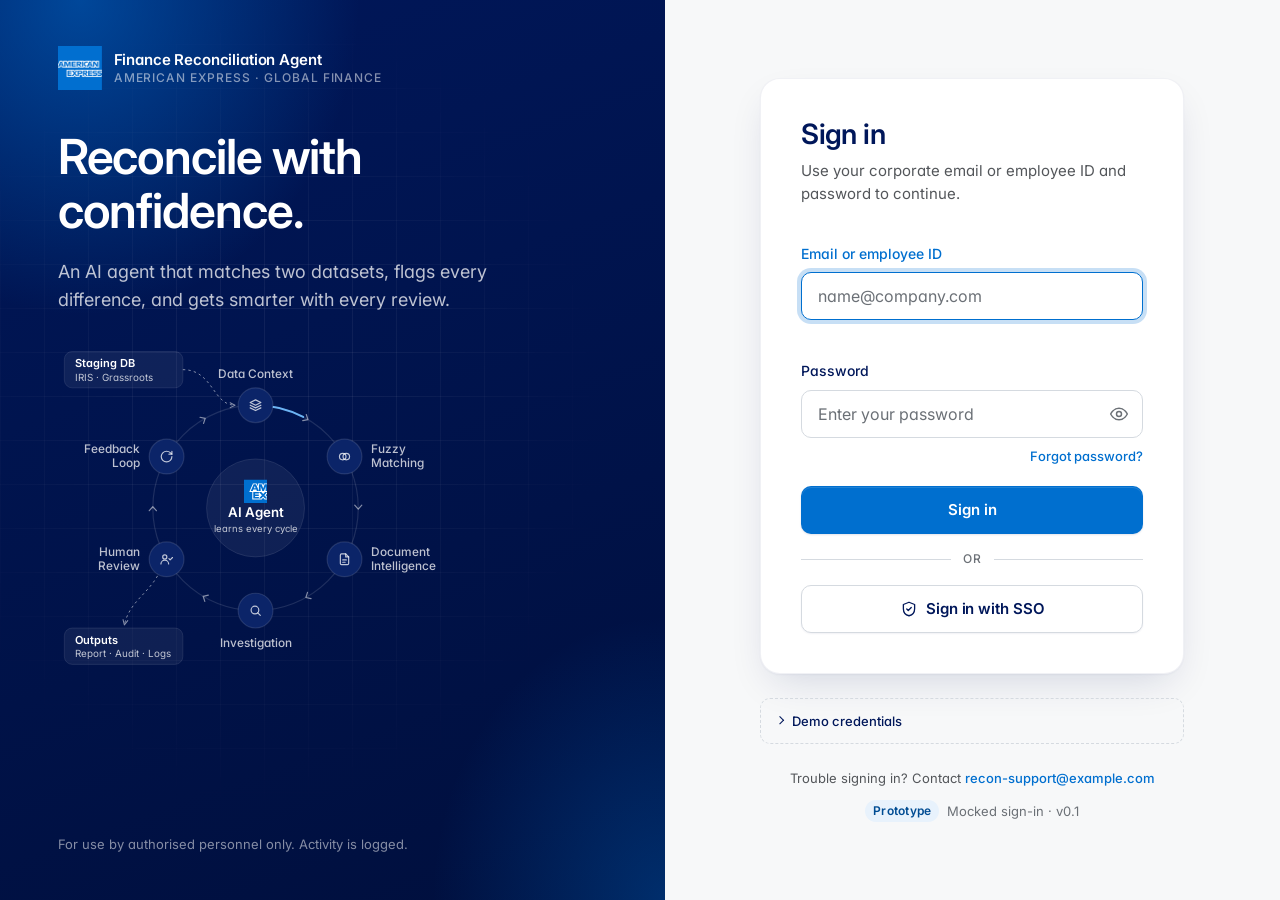
==== Agentic-Fin-Rec/ui/index.html @ dbfb2156 "Add Agentic-Fin-Rec project Co-Authored-By: Claude Sonnet 5.5 <noreply@anthropic.com>" ====
<!doctype html>
<html lang="en">
<head>
  <meta charset="utf-8">
  <meta name="viewport" content="width=device-width, initial-scale=1">
  <meta name="color-scheme" content="light">
  <meta name="description" content="Sign in to the Finance Reconciliation Agent.">
  <title>Sign in · Finance Reconciliation Agent</title>

  <link rel="icon" type="image/svg+xml" href="assets/American_Express/American_Express_Symbol_6.svg">

  <!-- Inter, with Helvetica fallback if offline -->
  <link rel="preconnect" href="https://fonts.googleapis.com">
  <link rel="preconnect" href="https://fonts.gstatic.com" crossorigin>
  <link rel="stylesheet" href="https://fonts.googleapis.com/css2?family=Inter:wght@400;500;600;700&display=swap">

  <link rel="stylesheet" href="assets/css/tokens.css">
  <link rel="stylesheet" href="assets/css/base.css">
  <link rel="stylesheet" href="assets/css/login.css">
</head>
<body class="login">

  <!-- ================================================================
       Brand panel: product pitch on desktop, compact header on tablet
       ================================================================ -->
  <aside class="brand" aria-label="About Finance Reconciliation Agent">
    <a class="brand__logo" href="index.html" aria-label="American Express Finance Reconciliation Agent, home">
      <img class="brand__mark" src="assets/American_Express/American_Express_Logo_Alternative_4.png" alt="" width="44" height="44">
      <span class="brand__name">
        Finance Reconciliation Agent
        <span class="brand__eyebrow">American Express · Global Finance</span>
      </span>
    </a>

    <div class="brand__hero">
      <h2 class="brand__headline">Reconcile with confidence.</h2>
      <p class="brand__tagline">
        An AI agent that matches two datasets, flags every difference,
        and gets smarter with every review.
      </p>

      <!-- Capability cycle: the agent's learning loop (source: Issues Summary/capabilities.md).
           Pure SVG + CSS. Each node lights in turn; hovering a node pauses and shows its details. -->
      <figure class="cycle">
        <figcaption class="visually-hidden">
          How the agent works: data from IRIS and grassroots use cases lands in a staging database,
          then moves through a continuous loop of six capabilities.
          1. Data Context: classifies transactions and enriches them with policies and reference data.
          2. Fuzzy Matching: normalises data and matches on description, reference and journal-entry date, with a confidence threshold and candidate ranking.
          3. Document Intelligence: classifies SOPs and supporting documents and extracts their data into a structured format.
          4. Investigation: analyst-like research using semantic search and LLM match scoring to rank candidates.
          5. Human Review: every AI match is approved or rejected by a reviewer, with email and Slack alerts.
          6. Feedback Loop: every decision and reason is stored and shapes future recommendations, feeding back into Data Context.
          Outputs are a reconciled report, governance and audit trail, decision logs and reject-reason logs.
        </figcaption>

        <svg class="cycle__graph" viewBox="0 0 500 420" aria-hidden="true">
          <defs>
            <marker id="cycle-arrow" viewBox="0 0 10 10" refX="8" refY="5" markerWidth="7" markerHeight="7" orient="auto-start-reverse">
              <path class="cycle__arrowhead" d="M1 1.5 8 5 1 8.5"/>
            </marker>
          </defs>

          <!-- Input / output -->
          <g class="cycle__io">
            <rect x="8" y="12" width="150" height="46" rx="10"/>
            <text x="22" y="32" class="cycle__io-title">Staging DB</text>
            <text x="22" y="49" class="cycle__io-sub">IRIS · Grassroots</text>
            <path class="cycle__flow" d="M158 35 C 196 35, 196 80, 224 80" marker-end="url(#cycle-arrow)"/>
          </g>
          <g class="cycle__io">
            <rect x="8" y="362" width="150" height="46" rx="10"/>
            <text x="22" y="382" class="cycle__io-title">Outputs</text>
            <text x="22" y="399" class="cycle__io-sub">Report · Audit · Logs</text>
            <path class="cycle__flow" d="M126 296 C 112 320, 90 330, 84 358" marker-end="url(#cycle-arrow)"/>
          </g>

          <!-- Ring, direction chevrons and the travelling highlight -->
          <circle class="cycle__ring" cx="250" cy="210" r="130"/>
          <g class="cycle__chevrons">
            <path d="M-3.5-4.5 1.5 0-3.5 4.5" transform="translate(315 97.4) rotate(30)"/>
            <path d="M-3.5-4.5 1.5 0-3.5 4.5" transform="translate(380 210) rotate(90)"/>
            <path d="M-3.5-4.5 1.5 0-3.5 4.5" transform="translate(315 322.6) rotate(150)"/>
            <path d="M-3.5-4.5 1.5 0-3.5 4.5" transform="translate(185 322.6) rotate(210)"/>
            <path d="M-3.5-4.5 1.5 0-3.5 4.5" transform="translate(120 210) rotate(270)"/>
            <path d="M-3.5-4.5 1.5 0-3.5 4.5" transform="translate(185 97.4) rotate(330)"/>
          </g>
          <circle class="cycle__comet" cx="250" cy="210" r="130" pathLength="600" transform="rotate(-90 250 210)"/>

          <!-- Hub -->
          <g class="cycle__hub">
            <circle cx="250" cy="210" r="62"/>
            <image href="assets/American_Express/American_Express_Symbol_6.svg" x="235" y="174" width="30" height="30"/>
            <text x="250" y="222" class="cycle__hub-title">AI Agent</text>
            <text x="250" y="240" class="cycle__hub-sub">learns every cycle</text>
          </g>

          <!-- Capability nodes (clockwise from top) -->
          <g class="node" data-n="0" style="--i: 0" transform="translate(250 80)">
            <circle class="node__halo" r="32"/>
            <circle class="node__dot" r="22"/>
            <g class="node__icon" transform="translate(-9 -9) scale(.75)">
              <path d="M12 3 3 7.5l9 4.5 9-4.5L12 3Z"/><path d="m3 12 9 4.5 9-4.5"/><path d="m3 16.5 9 4.5 9-4.5"/>
            </g>
            <text class="node__label" text-anchor="middle" y="-34">Data Context</text>
          </g>

          <g class="node" data-n="1" style="--i: 1" transform="translate(362.6 145)">
            <circle class="node__halo" r="32"/>
            <circle class="node__dot" r="22"/>
            <g class="node__icon" transform="translate(-9 -9) scale(.75)">
              <circle cx="9" cy="12" r="5.5"/><circle cx="15" cy="12" r="5.5"/>
            </g>
            <text class="node__label" x="34" y="-4">Fuzzy<tspan x="34" dy="17">Matching</tspan></text>
          </g>

          <g class="node" data-n="2" style="--i: 2" transform="translate(362.6 275)">
            <circle class="node__halo" r="32"/>
            <circle class="node__dot" r="22"/>
            <g class="node__icon" transform="translate(-9 -9) scale(.75)">
              <path d="M14 3H7a2 2 0 0 0-2 2v14a2 2 0 0 0 2 2h10a2 2 0 0 0 2-2V8l-5-5Z"/><path d="M14 3v5h5"/><path d="M9 13h6"/><path d="M9 17h4"/>
            </g>
            <text class="node__label" x="34" y="-4">Document<tspan x="34" dy="17">Intelligence</tspan></text>
          </g>

          <g class="node" data-n="3" style="--i: 3" transform="translate(250 340)">
            <circle class="node__halo" r="32"/>
            <circle class="node__dot" r="22"/>
            <g class="node__icon" transform="translate(-9 -9) scale(.75)">
              <circle cx="11" cy="11" r="6.5"/><path d="m20 20-4.2-4.2"/>
            </g>
            <text class="node__label" text-anchor="middle" y="46">Investigation</text>
          </g>

          <g class="node" data-n="4" style="--i: 4" transform="translate(137.4 275)">
            <circle class="node__halo" r="32"/>
            <circle class="node__dot" r="22"/>
            <g class="node__icon" transform="translate(-9 -9) scale(.75)">
              <circle cx="9" cy="8" r="3.5"/><path d="M2.5 20a6.5 6.5 0 0 1 13 0"/><path d="m16 11 2 2 4-4"/>
            </g>
            <text class="node__label" text-anchor="end" x="-34" y="-4">Human<tspan x="-34" dy="17">Review</tspan></text>
          </g>

          <g class="node" data-n="5" style="--i: 5" transform="translate(137.4 145)">
            <circle class="node__halo" r="32"/>
            <circle class="node__dot" r="22"/>
            <g class="node__icon" transform="translate(-9 -9) scale(.75)">
              <path d="M21 12a9 9 0 1 1-9-9c2.5 0 4.9 1 6.7 2.7L21 8"/><path d="M21 3v5h-5"/>
            </g>
            <text class="node__label" text-anchor="end" x="-34" y="-4">Feedback<tspan x="-34" dy="17">Loop</tspan></text>
          </g>
        </svg>

        <!-- Details for the active capability; all share one grid cell so height never changes -->
        <div class="cycle__details" aria-hidden="true">
          <div class="cycle__detail cycle__detail--intro">
            <p class="cycle__step">6 capabilities · 1 learning loop</p>
            <p class="cycle__title">How the agent works</p>
            <p class="cycle__text">Hover a capability to see what it does.</p>
          </div>
          <div class="cycle__detail" data-n="0" style="--i: 0">
            <p class="cycle__step">01 / 06 · Processing</p>
            <p class="cycle__title">Data Context</p>
            <p class="cycle__text">Defines the business context for every transaction.</p>
            <p class="cycle__parts">Data classification · Context enrichment</p>
          </div>
          <div class="cycle__detail" data-n="1" style="--i: 1">
            <p class="cycle__step">02 / 06 · Processing</p>
            <p class="cycle__title">Fuzzy Matching</p>
            <p class="cycle__text">Multi-parameter matching on description, reference and JE date.</p>
            <p class="cycle__parts">Normalisation · Confidence threshold · Candidate ranking</p>
          </div>
          <div class="cycle__detail" data-n="2" style="--i: 2">
            <p class="cycle__step">03 / 06 · Processing</p>
            <p class="cycle__title">Document Intelligence</p>
            <p class="cycle__text">Turns SOPs and supporting documents into structured data.</p>
            <p class="cycle__parts">Document classification · Extraction &amp; normalisation</p>
          </div>
          <div class="cycle__detail" data-n="3" style="--i: 3">
            <p class="cycle__step">04 / 06 · Processing</p>
            <p class="cycle__title">Investigation</p>
            <p class="cycle__text">Analyst-like research into gaps and candidate matches.</p>
            <p class="cycle__parts">Semantic search (RAG) · LLM match scoring · Candidate ranking</p>
          </div>
          <div class="cycle__detail" data-n="4" style="--i: 4">
            <p class="cycle__step">05 / 06 · Human in the loop</p>
            <p class="cycle__title">Human Review</p>
            <p class="cycle__text">Every AI match is approved or rejected by a reviewer.</p>
            <p class="cycle__parts">Approve / reject · Email &amp; Slack alerts</p>
          </div>
          <div class="cycle__detail" data-n="5" style="--i: 5">
            <p class="cycle__step">06 / 06 · Human in the loop</p>
            <p class="cycle__title">Feedback Loop</p>
            <p class="cycle__text">Every decision and reason is stored to shape the next recommendation.</p>
            <p class="cycle__parts">Match patterns · Reject reasons · Smarter suggestions</p>
          </div>
        </div>
      </figure>
    </div>

    <p class="brand__legal">For use by authorised personnel only. Activity is logged.</p>
  </aside>

  <!-- ================================================================
       Sign-in
       ================================================================ -->
  <main class="auth" id="main">
    <div class="auth__inner">

      <section class="card auth-card" aria-labelledby="signin-title">
        <header class="auth-card__header">
          <h1 id="signin-title" class="auth-card__title">Sign in</h1>

          <!-- Lede and error alert share one grid cell, so swapping them never shifts layout -->
          <div class="auth-card__status">
            <p class="auth-card__lede" id="signin-lede">
              Use your corporate email or employee ID and password to continue.
            </p>
            <div class="alert alert--error auth-card__alert" id="form-alert" role="alert" aria-atomic="true">
              <svg viewBox="0 0 20 20" fill="currentColor" aria-hidden="true">
                <path fill-rule="evenodd" d="M10 18a8 8 0 1 0 0-16 8 8 0 0 0 0 16Zm0-12.25a.75.75 0 0 1 .75.75v4a.75.75 0 0 1-1.5 0v-4a.75.75 0 0 1 .75-.75ZM10 15a1 1 0 1 0 0-2 1 1 0 0 0 0 2Z" clip-rule="evenodd"/>
              </svg>
              <span id="form-alert-text"></span>
            </div>
          </div>
        </header>

        <noscript>
          <p class="alert alert--error">JavaScript is required to sign in. Please enable it and reload the page.</p>
        </noscript>

        <form class="auth-form" id="signin-form" novalidate>
          <fieldset class="auth-form__fields" id="signin-fields">
            <legend class="visually-hidden">Sign-in credentials</legend>

            <div class="field">
              <label class="field__label" for="identifier">Email or employee ID</label>
              <input
                class="input"
                id="identifier"
                name="identifier"
                type="text"
                inputmode="email"
                autocomplete="username"
                autocapitalize="none"
                autocorrect="off"
                spellcheck="false"
                placeholder="name@company.com"
                aria-describedby="identifier-msg"
                aria-invalid="false"
                required
                autofocus>
              <p class="field__message" id="identifier-msg"></p>
            </div>

            <div class="field">
              <label class="field__label" for="password">Password</label>
              <div class="input-group">
                <input
                  class="input"
                  id="password"
                  name="password"
                  type="password"
                  autocomplete="current-password"
                  placeholder="Enter your password"
                  aria-describedby="password-msg"
                  aria-invalid="false"
                  required>
                <button
                  class="input-action"
                  id="toggle-password"
                  type="button"
                  aria-controls="password"
                  aria-pressed="false"
                  aria-label="Show password">
                  <svg class="icon-eye" viewBox="0 0 24 24" fill="none" stroke="currentColor" stroke-width="1.75" stroke-linecap="round" stroke-linejoin="round" aria-hidden="true">
                    <path d="M2 12s3.6-7 10-7 10 7 10 7-3.6 7-10 7S2 12 2 12Z"/>
                    <circle cx="12" cy="12" r="3"/>
                  </svg>
                  <svg class="icon-eye-off" viewBox="0 0 24 24" fill="none" stroke="currentColor" stroke-width="1.75" stroke-linecap="round" stroke-linejoin="round" aria-hidden="true">
                    <path d="M10.6 5.1A10.4 10.4 0 0 1 12 5c6.4 0 10 7 10 7a17.6 17.6 0 0 1-2.9 3.9M6.6 6.6C3.7 8.4 2 12 2 12s3.6 7 10 7a9.7 9.7 0 0 0 5.4-1.6"/>
                    <path d="M9.9 9.9a3 3 0 0 0 4.2 4.2"/>
                    <path d="m3 3 18 18"/>
                  </svg>
                </button>
              </div>
              <div class="field__row">
                <p class="field__message" id="password-msg"></p>
                <button class="link field__aside" type="button" popovertarget="forgot-help">Forgot password?</button>
              </div>
            </div>
          </fieldset>

          <div class="auth-form__actions">
            <button class="btn btn--primary btn--block" id="signin-submit" type="submit">
              <span class="btn__spinner" aria-hidden="true"></span>
              <svg class="btn__check" viewBox="0 0 20 20" fill="none" stroke="currentColor" stroke-width="2.25" stroke-linecap="round" stroke-linejoin="round" aria-hidden="true">
                <path d="m4.5 10.5 3.5 3.5 7.5-8"/>
              </svg>
              <span class="btn__label">Sign in</span>
            </button>

            <div class="divider" role="separator"><span>or</span></div>

            <button class="btn btn--secondary btn--block" id="sso-submit" type="button">
              <svg class="btn__icon" viewBox="0 0 24 24" fill="none" stroke="currentColor" stroke-width="1.75" stroke-linecap="round" stroke-linejoin="round" aria-hidden="true">
                <path d="M12 3 4.5 6v5.5c0 4.6 3.2 8.4 7.5 9.5 4.3-1.1 7.5-4.9 7.5-9.5V6L12 3Z"/>
                <path d="m9 12 2 2 4-4"/>
              </svg>
              <span class="btn__spinner" aria-hidden="true"></span>
              <svg class="btn__check" viewBox="0 0 20 20" fill="none" stroke="currentColor" stroke-width="2.25" stroke-linecap="round" stroke-linejoin="round" aria-hidden="true">
                <path d="m4.5 10.5 3.5 3.5 7.5-8"/>
              </svg>
              <span class="btn__label">Sign in with SSO</span>
            </button>
          </div>
        </form>

        <!-- Announces loading / success to screen readers -->
        <p class="visually-hidden" id="sr-status" role="status" aria-live="polite"></p>
      </section>

      <details class="demo-hint">
        <summary>Demo credentials</summary>
        <p>
          Use any valid email or employee ID with the password <code>Recon@2026</code>.
          An account's first sign-in goes to onboarding; later sign-ins go straight to the dashboard.
        </p>
      </details>

      <footer class="auth-footer">
        <p>
          Trouble signing in? Contact
          <a class="link" href="mailto:recon-support@example.com">recon-support@example.com</a>
        </p>
        <p class="auth-footer__meta">
          <span class="badge">Prototype</span>
          <span>Mocked sign-in · v0.1</span>
        </p>
      </footer>

    </div>
  </main>

  <!-- ================================================================
       Forgot-password help: native popover, no script needed
       ================================================================ -->
  <div class="sheet" id="forgot-help" popover aria-labelledby="forgot-title">
    <div class="sheet__icon" aria-hidden="true">
      <svg viewBox="0 0 24 24" fill="none" stroke="currentColor" stroke-width="1.75" stroke-linecap="round" stroke-linejoin="round">
        <rect x="4" y="10" width="16" height="11" rx="2.5"/>
        <path d="M8 10V7a4 4 0 0 1 8 0v3"/>
        <circle cx="12" cy="15.5" r="1.25" fill="currentColor"/>
      </svg>
    </div>
    <h2 class="sheet__title" id="forgot-title">Reset your password</h2>
    <p class="sheet__body">
      Passwords are managed by your corporate identity provider. Use the
      self-service reset portal, or contact Reconciliation Support and
      we'll help you get back in.
    </p>
    <div class="sheet__actions">
      <a class="btn btn--secondary" href="mailto:recon-support@example.com?subject=Password%20reset%20request">Email support</a>
      <button class="btn btn--primary" type="button" popovertarget="forgot-help" popovertargetaction="hide">Got it</button>
    </div>
  </div>

  <script src="assets/js/auth.js"></script>
  <script src="assets/js/login.js"></script>
</body>
</html>
---- Agentic-Fin-Rec/ui/assets/css/tokens.css ----
/* ==========================================================================
   Design tokens: Finance Reconciliation Agent
   --------------------------------------------------------------------------
   Single source of truth for colour, type, spacing, radius, shadow and
   motion. Screens reference these variables only; raw hex values belong
   in this file and nowhere else (Issue 4 acceptance criterion).

   Palette is Amex-aligned for an internal tool, not an official brand spec.
   ========================================================================== */

:root {
  /* ---- Brand ------------------------------------------------------------ */
  --color-primary:          #006FCF;  /* buttons, links, active states   */
  --color-primary-hover:    #005BB0;
  --color-primary-active:   #004C93;
  --color-primary-soft:     #E8F2FC;  /* tinted backgrounds              */
  --color-primary-glow:     rgba(0, 111, 207, 0.55);
  --color-primary-glow-soft: rgba(0, 111, 207, 0.32);
  --color-navy:             #00175A;  /* headings, sidebar, dark surfaces */
  --color-navy-deep:        #000F3D;
  --color-navy-raised:      #0B2468;  /* nodes / raised shapes on navy  */
  --color-primary-on-dark:  #6CB4F5;  /* primary accent on navy: 7.4:1  */

  /* ---- Neutrals --------------------------------------------------------- */
  --color-slate:            #53565A;  /* secondary text                   */
  --color-bg:               #F7F8F9;  /* page background                  */
  --color-surface:          #FFFFFF;  /* cards, inputs                    */
  --color-surface-muted:    #F1F3F5;  /* disabled inputs, wells           */
  --color-border:           #D5DAE0;
  --color-border-strong:    #8A9099;
  --color-hairline:         rgba(0, 23, 90, 0.06);
  --color-text:             #12161C;
  --color-text-muted:       var(--color-slate);
  --color-text-subtle:      #6B7076;  /* placeholders: 5:1 on white      */

  /* ---- On dark surfaces (navy) ----------------------------------------- */
  --color-on-dark:          #FFFFFF;
  --color-on-dark-muted:    rgba(255, 255, 255, 0.74);
  --color-on-dark-subtle:   rgba(255, 255, 255, 0.52);
  --color-on-dark-line:     rgba(255, 255, 255, 0.12);
  --color-on-dark-glass:    rgba(255, 255, 255, 0.06);
  --color-on-dark-grid:     rgba(255, 255, 255, 0.06);

  /* ---- Status ----------------------------------------------------------- */
  --color-success:          #2E7D32;  /* matched, completed */
  --color-success-soft:     #EAF4EA;
  --color-success-on-dark:  #8FD694;
  --color-warning:          #B26A00;  /* needs review       */
  --color-warning-soft:     #FFF4E0;
  --color-warning-on-dark:  #FFC567;
  --color-error:            #C62828;  /* failed, unmatched  */
  --color-error-soft:       #FDECEC;
  --color-error-line:       rgba(198, 40, 40, 0.24);
  --color-error-on-dark:    #FF9A9A;

  /* Caution (yellow): "Not sure" review verdict. Dark ink keeps AA contrast. */
  --color-caution:          #F2B600;
  --color-caution-soft:     #FFF7D9;
  --color-caution-ink:      #5C4300;
  --color-caution-line:     rgba(194, 146, 0, 0.45);
  --color-success-line:     rgba(46, 125, 50, 0.35);

  /* ---- Focus ------------------------------------------------------------ */
  --focus-ring:             0 0 0 4px rgba(0, 111, 207, 0.22);
  --focus-ring-error:       0 0 0 4px rgba(198, 40, 40, 0.18);
  --focus-outline:          2px solid var(--color-primary);

  /* ---- Typography ------------------------------------------------------- */
  --font-sans: "Inter", "Helvetica Neue", Helvetica, Arial, system-ui, sans-serif;
  --font-mono: ui-monospace, "SF Mono", Menlo, Consolas, monospace;

  --text-2xs:     0.75rem;    /* 12px */
  --text-xs:      0.8125rem;  /* 13px */
  --text-sm:      0.875rem;   /* 14px */
  --text-md:      0.9375rem;  /* 15px */
  --text-base:    1rem;       /* 16px */
  --text-lg:      1.125rem;   /* 18px */
  --text-xl:      1.5rem;     /* 24px */
  --text-2xl:     1.75rem;    /* 28px */
  --text-display: clamp(2rem, 1.1rem + 2.4vw, 3.25rem);
  --text-display-sm: 2.25rem; /* display on laptop-height screens */

  --weight-regular:  400;
  --weight-medium:   500;
  --weight-semibold: 600;
  --weight-bold:     700;

  --leading-tight:  1.12;
  --leading-snug:   1.35;
  --leading-normal: 1.55;

  --tracking-tight: -0.022em;
  --tracking-wide:  0.08em;

  /* ---- Spacing (4px base) ----------------------------------------------- */
  --space-1:  0.25rem;
  --space-2:  0.5rem;
  --space-3:  0.75rem;
  --space-4:  1rem;
  --space-5:  1.25rem;
  --space-6:  1.5rem;
  --space-8:  2rem;
  --space-10: 2.5rem;
  --space-12: 3rem;
  --space-16: 4rem;

  /* ---- Shape ------------------------------------------------------------ */
  --radius-sm:   6px;
  --radius-md:   10px;
  --radius-lg:   16px;
  --radius-xl:   20px;
  --radius-pill: 999px;

  --control-height: 3rem;

  /* ---- Elevation -------------------------------------------------------- */
  --shadow-sm:   0 1px 2px rgba(0, 23, 90, 0.06);
  --shadow-card: 0 1px 2px rgba(0, 23, 90, 0.04),
                 0 16px 40px -12px rgba(0, 23, 90, 0.16);
  --shadow-lg:   0 2px 4px rgba(0, 23, 90, 0.06),
                 0 32px 64px -16px rgba(0, 23, 90, 0.28);
  --shadow-btn:  0 1px 2px rgba(0, 23, 90, 0.12),
                 inset 0 1px 0 rgba(255, 255, 255, 0.12);

  --shadow-glass: 0 24px 48px -24px rgba(0, 0, 0, 0.5);

  --backdrop:    rgba(0, 15, 61, 0.48);

  /* ---- Motion ----------------------------------------------------------- */
  --ease-out:      cubic-bezier(0.2, 0.8, 0.2, 1);
  --ease-in-out:   cubic-bezier(0.65, 0, 0.35, 1);
  --duration-fast: 120ms;
  --duration:      200ms;
  --duration-slow: 420ms;
}

@media (prefers-reduced-motion: reduce) {
  :root {
    --duration-fast: 0ms;
    --duration:      0ms;
    --duration-slow: 0ms;
  }
}
---- Agentic-Fin-Rec/ui/assets/css/base.css ----
/* ==========================================================================
   Base: reset, typography and shared components
   --------------------------------------------------------------------------
   Components here (button, input, field, alert, badge, link, spinner) are
   the first slice of the Issue 4 design system and are reused by every
   screen. Depends on tokens.css.
   ========================================================================== */

/* ---- Reset -------------------------------------------------------------- */
*,
*::before,
*::after {
  box-sizing: border-box;
}

* {
  margin: 0;
}

html {
  -webkit-text-size-adjust: 100%;
  text-size-adjust: 100%;
}

body {
  min-height: 100vh;
  min-height: 100dvh;
  font-family: var(--font-sans);
  font-size: var(--text-base);
  line-height: var(--leading-normal);
  color: var(--color-text);
  background: var(--color-bg);
  -webkit-font-smoothing: antialiased;
  -moz-osx-font-smoothing: grayscale;
  font-feature-settings: "cv11", "ss01"; /* Inter: single-storey a, open digits */
}

img,
svg {
  display: block;
  max-width: 100%;
}

input,
button,
select,
textarea {
  font: inherit;
  color: inherit;
}

button {
  cursor: pointer;
}

fieldset {
  min-width: 0;
  padding: 0;
  border: 0;
}

h1,
h2,
h3 {
  color: var(--color-navy);
  line-height: var(--leading-tight);
  letter-spacing: var(--tracking-tight);
  text-wrap: balance;
}

p {
  text-wrap: pretty;
}

code {
  font-family: var(--font-mono);
  font-size: 0.92em;
  padding: 0.1em 0.35em;
  border-radius: var(--radius-sm);
  background: var(--color-surface-muted);
  color: var(--color-navy);
}

:focus-visible {
  outline: var(--focus-outline);
  outline-offset: 2px;
}

::selection {
  background: var(--color-primary-soft);
  color: var(--color-navy);
}

.visually-hidden {
  position: absolute !important;
  width: 1px;
  height: 1px;
  padding: 0;
  margin: -1px;
  overflow: hidden;
  clip: rect(0 0 0 0);
  white-space: nowrap;
  border: 0;
}

/* ---- Link --------------------------------------------------------------- */
.link {
  padding: 0;
  border: 0;
  background: none;
  font-size: inherit;
  font-weight: var(--weight-medium);
  color: var(--color-primary);
  text-decoration: underline;
  text-decoration-color: transparent;
  text-underline-offset: 0.2em;
  transition: color var(--duration) var(--ease-out),
              text-decoration-color var(--duration) var(--ease-out);
}

.link:hover {
  color: var(--color-primary-hover);
  text-decoration-color: currentColor;
}

.link:focus-visible {
  border-radius: 2px;
}

.link:disabled {
  color: var(--color-text-subtle);
  cursor: not-allowed;
}

/* ---- Button ------------------------------------------------------------- */
.btn {
  position: relative;
  display: inline-flex;
  align-items: center;
  justify-content: center;
  gap: var(--space-2);
  min-height: var(--control-height);
  padding: 0 var(--space-5);
  border: 1px solid transparent;
  border-radius: var(--radius-md);
  font-size: var(--text-md);
  font-weight: var(--weight-semibold);
  line-height: 1;
  letter-spacing: -0.005em;
  text-decoration: none;
  white-space: nowrap;
  user-select: none;
  transition: background-color var(--duration) var(--ease-out),
              border-color var(--duration) var(--ease-out),
              color var(--duration) var(--ease-out),
              box-shadow var(--duration) var(--ease-out),
              transform var(--duration-fast) var(--ease-out);
}

.btn:active:not(:disabled) {
  transform: translateY(1px);
}

.btn:disabled:not([aria-busy="true"]):not([data-state="success"]) {
  opacity: 0.55;
  cursor: not-allowed;
}

.btn[aria-busy="true"] {
  cursor: progress;
}

.btn--block {
  width: 100%;
}

.btn svg {
  flex: none;
  width: 1.125rem;
  height: 1.125rem;
}

/* Primary */
.btn--primary {
  background: var(--color-primary);
  color: var(--color-on-dark);
  box-shadow: var(--shadow-btn);
}

.btn--primary:hover:not(:disabled) {
  background: var(--color-primary-hover);
}

.btn--primary:active:not(:disabled),
.btn--primary[aria-busy="true"] {
  background: var(--color-primary-active);
}

/* Secondary */
.btn--secondary {
  background: var(--color-surface);
  border-color: var(--color-border);
  color: var(--color-navy);
  box-shadow: var(--shadow-sm);
}

.btn--secondary:hover:not(:disabled) {
  border-color: var(--color-border-strong);
  background: var(--color-bg);
}

.btn--secondary[aria-busy="true"] {
  background: var(--color-bg);
}

/* Ghost */
.btn--ghost {
  background: transparent;
  color: var(--color-primary);
}

.btn--ghost:hover:not(:disabled) {
  background: var(--color-primary-soft);
}

/* Success (set by script after an action completes) */
.btn[data-state="success"] {
  background: var(--color-success);
  border-color: var(--color-success);
  color: var(--color-on-dark);
}

/* Button internals: spinner and check swap in by state */
.btn__spinner,
.btn__check {
  display: none;
}

.btn[aria-busy="true"] .btn__spinner,
.btn[data-state="success"] .btn__check {
  display: block;
}

.btn[aria-busy="true"] .btn__icon,
.btn[data-state="success"] .btn__icon {
  display: none;
}

.btn[data-state="success"] .btn__check {
  animation: pop var(--duration-slow) var(--ease-out);
}

/* ---- Spinner ------------------------------------------------------------ */
.spinner,
.btn__spinner {
  flex: none;
  width: 1.125rem;
  height: 1.125rem;
  border: 2px solid currentColor;
  border-right-color: transparent;
  border-radius: 50%;
  animation: spin 0.7s linear infinite;
}

@media (prefers-reduced-motion: reduce) {
  .spinner,
  .btn__spinner {
    animation-duration: 1.6s;
  }
}

/* ---- Field + Input ------------------------------------------------------ */
.field {
  display: grid;
  gap: var(--space-2);
}

.field__label {
  font-size: var(--text-sm);
  font-weight: var(--weight-medium);
  color: var(--color-navy);
  transition: color var(--duration) var(--ease-out);
}

.field:has(.input:focus) .field__label {
  color: var(--color-primary);
}

.input {
  width: 100%;
  height: var(--control-height);
  padding: 0 var(--space-4);
  border: 1px solid var(--color-border);
  border-radius: var(--radius-md);
  background: var(--color-surface);
  font-size: var(--text-base); /* 16px keeps iOS from zooming on focus */
  color: var(--color-text);
  transition: border-color var(--duration) var(--ease-out),
              box-shadow var(--duration) var(--ease-out),
              background-color var(--duration) var(--ease-out);
}

.input::placeholder {
  color: var(--color-text-subtle);
  opacity: 1;
}

.input:hover:not(:disabled):not(:focus) {
  border-color: var(--color-border-strong);
}

.input:focus {
  outline: none;
  border-color: var(--color-primary);
  box-shadow: var(--focus-ring);
}

.input:disabled {
  background: var(--color-surface-muted);
  color: var(--color-text-muted);
  cursor: not-allowed;
}

.input[aria-invalid="true"] {
  border-color: var(--color-error);
}

.input[aria-invalid="true"]:focus {
  box-shadow: var(--focus-ring-error);
}

.field:has(.input[aria-invalid="true"]) .field__label {
  color: var(--color-error);
}

/* Hide the native reveal / clear icons; we ship our own toggle */
.input::-ms-reveal,
.input::-ms-clear {
  display: none;
}

/* Input with a trailing icon button (e.g. show/hide password) */
.input-group {
  position: relative;
}

.input-group .input {
  padding-right: 3.25rem;
}

.input-action {
  position: absolute;
  top: 50%;
  right: var(--space-1);
  display: grid;
  place-items: center;
  width: 2.5rem;
  height: 2.5rem;
  border: 0;
  border-radius: var(--radius-sm);
  background: transparent;
  color: var(--color-text-subtle);
  translate: 0 -50%;
  transition: color var(--duration) var(--ease-out),
              background-color var(--duration) var(--ease-out);
}

.input-action:hover:not(:disabled) {
  color: var(--color-navy);
  background: var(--color-surface-muted);
}

.input-action:focus-visible {
  outline-offset: -2px;
}

.input-action:disabled {
  cursor: not-allowed;
}

.input-action svg {
  width: 1.25rem;
  height: 1.25rem;
}

/* Message line: space is always reserved so errors never shift layout */
.field__message {
  display: flex;
  align-items: flex-start;
  gap: var(--space-1);
  min-height: 1.25rem;
  font-size: var(--text-xs);
  line-height: 1.25rem;
  color: var(--color-text-muted);
}

.field__message:empty::before {
  content: none;
}

.field.is-invalid .field__message {
  color: var(--color-error);
}

.field.has-warning .field__message {
  color: var(--color-warning);
}

.field.is-invalid .field__message::before,
.field.has-warning .field__message::before {
  content: "";
  flex: none;
  width: 0.875rem;
  height: 0.875rem;
  margin-top: 0.1875rem;
  background: currentColor;
  -webkit-mask: var(--icon-alert) center / contain no-repeat;
  mask: var(--icon-alert) center / contain no-repeat;
}

:root {
  --icon-alert: url("data:image/svg+xml,%3Csvg xmlns='http://www.w3.org/2000/svg' viewBox='0 0 16 16'%3E%3Cpath d='M8 0a8 8 0 1 1 0 16A8 8 0 0 1 8 0Zm0 10.5a1 1 0 1 0 0 2 1 1 0 0 0 0-2ZM8 3.5a1 1 0 0 0-1 1v4a1 1 0 0 0 2 0v-4a1 1 0 0 0-1-1Z'/%3E%3C/svg%3E");
}

/* ---- Alert -------------------------------------------------------------- */
.alert {
  display: flex;
  align-items: flex-start;
  gap: var(--space-3);
  padding: var(--space-3) var(--space-4);
  border: 1px solid transparent;
  border-radius: var(--radius-md);
  font-size: var(--text-sm);
  line-height: var(--leading-snug);
}

.alert svg {
  flex: none;
  width: 1.125rem;
  height: 1.125rem;
  margin-top: 0.0625rem;
}

.alert--error {
  background: var(--color-error-soft);
  border-color: var(--color-error-line);
  color: var(--color-error);
}

/* ---- Badge -------------------------------------------------------------- */
.badge {
  display: inline-flex;
  align-items: center;
  gap: var(--space-1);
  padding: 0.125rem var(--space-2);
  border-radius: var(--radius-pill);
  background: var(--color-primary-soft);
  color: var(--color-primary-active);
  font-size: var(--text-2xs);
  font-weight: var(--weight-semibold);
  letter-spacing: 0.02em;
  line-height: 1.5;
  white-space: nowrap;
}

/* ---- Card --------------------------------------------------------------- */
.card {
  background: var(--color-surface);
  border: 1px solid var(--color-hairline);
  border-radius: var(--radius-xl);
  box-shadow: var(--shadow-card);
}

/* ---- Textarea ----------------------------------------------------------- */
.textarea {
  width: 100%;
  min-height: 6rem;
  padding: var(--space-3) var(--space-4);
  border: 1px solid var(--color-border);
  border-radius: var(--radius-md);
  background: var(--color-surface);
  font-size: var(--text-md);
  line-height: var(--leading-normal);
  color: var(--color-text);
  resize: vertical;
  transition: border-color var(--duration) var(--ease-out),
              box-shadow var(--duration) var(--ease-out);
}

.textarea::placeholder {
  color: var(--color-text-subtle);
  opacity: 1;
}

.textarea:hover:not(:focus) {
  border-color: var(--color-border-strong);
}

.textarea:focus {
  outline: none;
  border-color: var(--color-primary);
  box-shadow: var(--focus-ring);
}

/* ---- Status chip -------------------------------------------------------- */
.chip {
  display: inline-flex;
  align-items: center;
  gap: 0.375rem;
  padding: 0.1875rem 0.625rem;
  border-radius: var(--radius-pill);
  font-size: var(--text-2xs);
  font-weight: var(--weight-semibold);
  line-height: 1.4;
  white-space: nowrap;
  background: var(--color-surface-muted);
  color: var(--color-slate);
}

.chip::before {
  content: "";
  width: 0.375rem;
  height: 0.375rem;
  border-radius: 50%;
  background: currentColor;
}

.chip--success { background: var(--color-success-soft); color: var(--color-success); }
.chip--warning { background: var(--color-warning-soft); color: var(--color-warning); }
.chip--error   { background: var(--color-error-soft);   color: var(--color-error); }
.chip--info    { background: var(--color-primary-soft); color: var(--color-primary-active); }

/* ---- Table -------------------------------------------------------------- */
.table-wrap {
  overflow: hidden;
  border: 1px solid var(--color-border);
  border-radius: var(--radius-lg);
  background: var(--color-surface);
}

.table {
  width: 100%;
  border-collapse: collapse;
  font-size: var(--text-sm);
  font-variant-numeric: tabular-nums;
}

.table th {
  padding: var(--space-3) var(--space-4);
  border-bottom: 1px solid var(--color-border);
  background: var(--color-bg);
  font-size: var(--text-xs);
  font-weight: var(--weight-semibold);
  color: var(--color-text-muted);
  text-align: left;
  white-space: nowrap;
}

.table td {
  padding: var(--space-3) var(--space-4);
  border-bottom: 1px solid var(--color-border);
  vertical-align: middle;
}

.table tr:last-child td {
  border-bottom: 0;
}

.table__num {
  text-align: right;
}

.table__muted {
  color: var(--color-text-muted);
}

.table__strong {
  font-weight: var(--weight-semibold);
  color: var(--color-navy);
}

.table tr.is-error td {
  background: var(--color-error-soft);
}

/* ---- Icon button -------------------------------------------------------- */
.icon-btn {
  display: inline-grid;
  place-items: center;
  width: 2rem;
  height: 2rem;
  padding: 0;
  border: 0;
  border-radius: var(--radius-sm);
  background: transparent;
  color: var(--color-text-subtle);
  transition: color var(--duration) var(--ease-out),
              background-color var(--duration) var(--ease-out);
}

.icon-btn:hover {
  background: var(--color-surface-muted);
  color: var(--color-navy);
}

.icon-btn svg {
  width: 1.125rem;
  height: 1.125rem;
}

/* ---- Select ------------------------------------------------------------- */
/* Wrapper draws the chevron so no colour is baked into a data URI. */
.select {
  position: relative;
}

.select select {
  width: 100%;
  height: var(--control-height);
  padding: 0 2.5rem 0 var(--space-4);
  border: 1px solid var(--color-border);
  border-radius: var(--radius-md);
  background: var(--color-surface);
  font-size: var(--text-base);
  color: var(--color-text);
  appearance: none;
  cursor: pointer;
  transition: border-color var(--duration) var(--ease-out),
              box-shadow var(--duration) var(--ease-out);
}

.select select:hover {
  border-color: var(--color-border-strong);
}

.select select:focus {
  outline: none;
  border-color: var(--color-primary);
  box-shadow: var(--focus-ring);
}

.select::after {
  content: "";
  position: absolute;
  top: 50%;
  right: var(--space-4);
  width: 0.75rem;
  height: 0.75rem;
  background: var(--color-text-muted);
  translate: 0 -50%;
  pointer-events: none;
  -webkit-mask: var(--icon-chevron) center / contain no-repeat;
  mask: var(--icon-chevron) center / contain no-repeat;
}

:root {
  --icon-chevron: url("data:image/svg+xml,%3Csvg xmlns='http://www.w3.org/2000/svg' viewBox='0 0 12 12'%3E%3Cpath d='M2.5 4.5 6 8l3.5-3.5' fill='none' stroke='black' stroke-width='1.6' stroke-linecap='round' stroke-linejoin='round'/%3E%3C/svg%3E");
}

/* ---- Switch (checkbox) -------------------------------------------------- */
.switch {
  position: relative;
  display: inline-flex;
  flex: none;
  cursor: pointer;
}

.switch input {
  position: absolute;
  inset: 0;
  opacity: 0;
  cursor: pointer;
}

.switch__track {
  width: 2.5rem;
  height: 1.5rem;
  padding: 0.1875rem;
  border-radius: var(--radius-pill);
  background: var(--color-border-strong);
  transition: background-color var(--duration) var(--ease-out);
}

.switch__track::after {
  content: "";
  display: block;
  width: 1.125rem;
  height: 1.125rem;
  border-radius: 50%;
  background: var(--color-surface);
  box-shadow: var(--shadow-sm);
  transition: transform var(--duration) var(--ease-out);
}

.switch input:checked + .switch__track {
  background: var(--color-primary);
}

.switch input:checked + .switch__track::after {
  transform: translateX(1rem);
}

.switch input:focus-visible + .switch__track {
  outline: var(--focus-outline);
  outline-offset: 2px;
}

/* ---- Keyframes ---------------------------------------------------------- */
@keyframes spin {
  to { transform: rotate(360deg); }
}

@keyframes pop {
  0%   { transform: scale(0.4); opacity: 0; }
  60%  { transform: scale(1.15); opacity: 1; }
  100% { transform: scale(1); }
}

@keyframes fade-up {
  from { opacity: 0; transform: translateY(8px); }
  to   { opacity: 1; transform: none; }
}
---- Agentic-Fin-Rec/ui/assets/css/login.css ----
/* ==========================================================================
   Login screen (Issue 1)
   --------------------------------------------------------------------------
   Desktop (>= 1024px): split layout, brand panel left, sign-in right.
   Tablet  (< 1024px):  centred card on the branded navy background.
   Depends on tokens.css and base.css.
   ========================================================================== */

.login {
  display: grid;
  grid-template-columns: minmax(0, 1.08fr) minmax(0, 1fr);
}

/* ---- Logo --------------------------------------------------------------- */
/* American Express Blue Box logo, used as supplied (no recolour or rounding). */
.brand__mark {
  flex: none;
  width: 2.75rem;
  height: 2.75rem;
}

/* ==========================================================================
   Brand panel
   ========================================================================== */
.brand {
  position: relative;
  isolation: isolate;
  display: flex;
  flex-direction: column;
  justify-content: space-between;
  gap: var(--space-8);
  min-height: 100dvh;
  padding: clamp(var(--space-8), 3.6vw, var(--space-12)) clamp(var(--space-8), 4.5vw, var(--space-16));
  overflow: hidden;
  color: var(--color-on-dark);
  background:
    radial-gradient(60% 50% at 12% 0%, var(--color-primary-glow), transparent 70%),
    radial-gradient(50% 45% at 100% 100%, var(--color-primary-glow-soft), transparent 70%),
    linear-gradient(160deg, var(--color-navy) 0%, var(--color-navy-deep) 100%);
}

/* Fine grid that fades out toward the edges */
.brand::before {
  content: "";
  position: absolute;
  inset: 0;
  z-index: -1;
  background-image:
    linear-gradient(var(--color-on-dark-grid) 1px, transparent 1px),
    linear-gradient(90deg, var(--color-on-dark-grid) 1px, transparent 1px);
  background-size: 44px 44px;
  -webkit-mask-image: radial-gradient(ellipse 70% 60% at 40% 45%, black 20%, transparent 75%);
  mask-image: radial-gradient(ellipse 70% 60% at 40% 45%, black 20%, transparent 75%);
}

.brand__logo {
  display: inline-flex;
  align-items: center;
  gap: var(--space-3);
  align-self: flex-start;
  color: inherit;
  text-decoration: none;
  border-radius: var(--radius-sm);
}

.brand__logo:focus-visible {
  outline-color: var(--color-on-dark);
  outline-offset: 4px;
}

.brand__name {
  display: grid;
  font-size: var(--text-md);
  font-weight: var(--weight-semibold);
  line-height: 1.25;
  letter-spacing: -0.01em;
}

.brand__eyebrow {
  font-size: var(--text-2xs);
  font-weight: var(--weight-medium);
  letter-spacing: var(--tracking-wide);
  text-transform: uppercase;
  color: var(--color-on-dark-subtle);
}

.brand__hero {
  display: grid;
  gap: var(--space-5);
  max-width: 34rem;
}

.brand__headline {
  font-size: var(--text-display);
  font-weight: var(--weight-semibold);
  color: var(--color-on-dark);
  animation: fade-up var(--duration-slow) var(--ease-out) both;
}

.brand__tagline {
  max-width: 30rem;
  font-size: var(--text-lg);
  line-height: var(--leading-normal);
  color: var(--color-on-dark-muted);
  animation: fade-up var(--duration-slow) var(--ease-out) 80ms both;
}

.brand__legal {
  font-size: var(--text-xs);
  color: var(--color-on-dark-subtle);
}

/* ---- Capability cycle --------------------------------------------------- */
/* Six nodes light up in turn, in sync with a highlight travelling around the
   ring. Node i is active from i * step to (i + 1) * step of each loop.
   Hovering a node pauses the loop and shows that capability. */
.cycle {
  --cycle-step: 3s;
  --cycle-length: 18s; /* 6 x step */

  display: grid;
  gap: var(--space-5);
  margin-top: var(--space-2);
  animation: fade-up var(--duration-slow) var(--ease-out) 160ms both;
}

.cycle__graph {
  width: clamp(17rem, calc((100vh - 35.5rem) * 1.19), 31rem);
  width: clamp(17rem, calc((100dvh - 35.5rem) * 1.19), 31rem);
  max-width: 100%;
  height: auto;
  overflow: visible;
  font-family: var(--font-sans);
}

.cycle__ring {
  fill: none;
  stroke: var(--color-on-dark-line);
  stroke-width: 1.5;
}

.cycle__chevrons path,
.cycle__arrowhead {
  fill: none;
  stroke: var(--color-on-dark-subtle);
  stroke-width: 1.5;
  stroke-linecap: round;
  stroke-linejoin: round;
}

.cycle__comet {
  fill: none;
  stroke: var(--color-primary-on-dark);
  stroke-width: 2.5;
  stroke-linecap: round;
  stroke-dasharray: 46 554; /* pathLength is 600: 100 units per node */
  animation: cycle-comet var(--cycle-length) linear infinite;
}

/* Input / output tags */
.cycle__io rect {
  fill: var(--color-on-dark-glass);
  stroke: var(--color-on-dark-line);
}

.cycle__io-title {
  fill: var(--color-on-dark);
  font-size: 14px;
  font-weight: var(--weight-semibold);
}

.cycle__io-sub {
  fill: var(--color-on-dark-muted);
  font-size: 12.5px;
}

.cycle__flow {
  fill: none;
  stroke: var(--color-on-dark-subtle);
  stroke-width: 1.25;
  stroke-dasharray: 3 4;
}

/* Hub */
.cycle__hub > circle:first-child {
  fill: var(--color-on-dark-glass);
  stroke: var(--color-on-dark-line);
}

.cycle__hub-title,
.cycle__hub-sub {
  text-anchor: middle;
}

.cycle__hub-title {
  fill: var(--color-on-dark);
  font-size: 17px;
  font-weight: var(--weight-semibold);
}

.cycle__hub-sub {
  fill: var(--color-on-dark-muted);
  font-size: 12px;
}

/* Nodes */
.node__halo {
  fill: var(--color-primary-glow);
  opacity: 0;
  transform-box: fill-box;
  transform-origin: center;
  animation-name: cycle-halo;
}

.node__dot {
  fill: var(--color-navy-raised);
  stroke: var(--color-on-dark-line);
  stroke-width: 1.5;
  animation-name: cycle-dot;
}

.node__icon {
  fill: none;
  stroke: var(--color-on-dark-muted);
  stroke-width: 2;
  stroke-linecap: round;
  stroke-linejoin: round;
  animation-name: cycle-icon;
}

.node__label {
  fill: var(--color-on-dark-muted);
  font-size: 15px;
  font-weight: var(--weight-medium);
  animation-name: cycle-label;
}

/* Details for the active capability */
.cycle__details {
  display: grid;
  max-width: 31rem;
}

.cycle__detail {
  grid-area: 1 / 1;
  opacity: 0;
  animation-name: cycle-detail;
}

.cycle__detail--intro {
  animation: none;
}

/* Shared timing: everything keyed to a node runs on the same loop */
.node__halo,
.node__dot,
.node__icon,
.node__label,
.cycle__detail {
  animation-duration: var(--cycle-length);
  animation-timing-function: var(--ease-in-out);
  animation-iteration-count: infinite;
  animation-delay: calc(var(--i) * var(--cycle-step));
}

.cycle__step {
  font-size: var(--text-2xs);
  font-weight: var(--weight-semibold);
  letter-spacing: var(--tracking-wide);
  text-transform: uppercase;
  color: var(--color-primary-on-dark);
}

.cycle__title {
  margin-top: var(--space-1);
  font-size: var(--text-lg);
  font-weight: var(--weight-semibold);
  color: var(--color-on-dark);
}

.cycle__text {
  font-size: var(--text-sm);
  color: var(--color-on-dark-muted);
}

.cycle__parts {
  margin-top: var(--space-2);
  font-size: var(--text-xs);
  color: var(--color-on-dark-subtle);
}

/* Hover: pause the loop and show the hovered capability.
   !important is needed to override running animations. */
.cycle:has(.node:hover) * {
  animation-play-state: paused !important;
}

.cycle:has(.node:hover) .cycle__detail {
  opacity: 0 !important;
}

.cycle:has(.node:hover) .node__dot {
  fill: var(--color-navy-raised) !important;
  stroke: var(--color-on-dark-line) !important;
}

.cycle:has(.node:hover) .node__halo {
  opacity: 0 !important;
}

.cycle:has(.node:hover) .node__icon {
  stroke: var(--color-on-dark-muted) !important;
}

.cycle:has(.node:hover) .node__label {
  fill: var(--color-on-dark-muted) !important;
}

.cycle:has(.node:hover) .node:hover .node__dot {
  fill: var(--color-primary) !important;
  stroke: var(--color-primary-on-dark) !important;
}

.cycle:has(.node:hover) .node:hover .node__halo {
  opacity: 0.45 !important;
  transform: none !important;
}

.cycle:has(.node:hover) .node:hover .node__icon {
  stroke: var(--color-on-dark) !important;
}

.cycle:has(.node:hover) .node:hover .node__label {
  fill: var(--color-on-dark) !important;
}

.cycle:has(.node[data-n="0"]:hover) .cycle__detail[data-n="0"],
.cycle:has(.node[data-n="1"]:hover) .cycle__detail[data-n="1"],
.cycle:has(.node[data-n="2"]:hover) .cycle__detail[data-n="2"],
.cycle:has(.node[data-n="3"]:hover) .cycle__detail[data-n="3"],
.cycle:has(.node[data-n="4"]:hover) .cycle__detail[data-n="4"],
.cycle:has(.node[data-n="5"]:hover) .cycle__detail[data-n="5"] {
  opacity: 1 !important;
  transform: none !important;
}

/* ==========================================================================
   Sign-in side
   ========================================================================== */
.auth {
  display: grid;
  place-items: center;
  padding: var(--space-10) var(--space-6);
}

.auth__inner {
  display: grid;
  gap: var(--space-6);
  width: 100%;
  max-width: 26.5rem;
  animation: fade-up var(--duration-slow) var(--ease-out) both;
}

.auth-card {
  padding: clamp(var(--space-6), 5vw, var(--space-10));
}

.auth-card__header {
  display: grid;
  gap: var(--space-2);
  margin-bottom: var(--space-5);
}

.auth-card__title {
  font-size: var(--text-2xl);
  font-weight: var(--weight-semibold);
}

/* Lede and alert stack in the same cell: no layout shift on error */
.auth-card__status {
  display: grid;
  min-height: 4rem;
}

.auth-card__status > * {
  grid-area: 1 / 1;
  align-self: start;
  transition: opacity var(--duration) var(--ease-out),
              visibility var(--duration) var(--ease-out),
              transform var(--duration) var(--ease-out);
}

.auth-card__lede {
  font-size: var(--text-md);
  color: var(--color-text-muted);
}

.auth-card__alert {
  visibility: hidden;
  opacity: 0;
  transform: translateY(-4px);
}

.auth-card.has-error .auth-card__alert {
  visibility: visible;
  opacity: 1;
  transform: none;
}

.auth-card.has-error .auth-card__lede {
  visibility: hidden;
  opacity: 0;
}

/* ---- Form --------------------------------------------------------------- */
.auth-form {
  display: grid;
  gap: var(--space-5);
}

.auth-form__fields {
  display: grid;
  gap: var(--space-3);
}

.auth-form__fields:disabled .field__label {
  color: var(--color-text-muted);
}

.field__row {
  display: flex;
  align-items: flex-start;
  justify-content: space-between;
  gap: var(--space-3);
}

.field__row .field__message {
  flex: 1;
  min-width: 0;
}

.field__aside {
  flex: none;
  font-size: var(--text-xs);
  line-height: 1.25rem;
}

/* Show / hide password icon swap */
.input-action .icon-eye-off,
.input-action[aria-pressed="true"] .icon-eye {
  display: none;
}

.input-action[aria-pressed="true"] .icon-eye-off {
  display: block;
}

.auth-form__actions {
  display: grid;
  gap: var(--space-4);
}

.divider {
  display: flex;
  align-items: center;
  gap: var(--space-3);
  font-size: var(--text-2xs);
  font-weight: var(--weight-medium);
  letter-spacing: var(--tracking-wide);
  text-transform: uppercase;
  color: var(--color-text-subtle);
}

.divider::before,
.divider::after {
  content: "";
  flex: 1;
  height: 1px;
  background: var(--color-border);
}

/* ---- Demo hint (native <details>) -------------------------------------- */
.demo-hint {
  padding: var(--space-3) var(--space-4);
  border: 1px dashed var(--color-border);
  border-radius: var(--radius-md);
  font-size: var(--text-xs);
  color: var(--color-text-muted);
}

.demo-hint summary {
  display: flex;
  align-items: center;
  gap: var(--space-2);
  font-weight: var(--weight-medium);
  color: var(--color-navy);
  cursor: pointer;
  list-style: none;
}

.demo-hint summary::-webkit-details-marker {
  display: none;
}

.demo-hint summary::before {
  content: "";
  width: 0.4rem;
  height: 0.4rem;
  border-right: 1.5px solid currentColor;
  border-bottom: 1.5px solid currentColor;
  transform: rotate(-45deg);
  transition: transform var(--duration) var(--ease-out);
}

.demo-hint[open] summary::before {
  transform: rotate(45deg);
}

.demo-hint summary:focus-visible {
  border-radius: 2px;
}

.demo-hint p {
  margin-top: var(--space-2);
  line-height: var(--leading-normal);
}

/* ---- Footer ------------------------------------------------------------- */
.auth-footer {
  display: grid;
  gap: var(--space-3);
  justify-items: center;
  font-size: var(--text-xs);
  text-align: center;
  color: var(--color-text-muted);
}

.auth-footer .link {
  white-space: nowrap;
}

.auth-footer__meta {
  display: inline-flex;
  align-items: center;
  gap: var(--space-2);
  color: var(--color-text-subtle);
}

/* ==========================================================================
   Forgot-password sheet (native popover)
   ========================================================================== */
.sheet {
  inset: 0;
  width: min(26rem, calc(100vw - 2rem));
  height: fit-content;
  margin: auto;
  padding: var(--space-8);
  border: 0;
  border-radius: var(--radius-xl);
  background: var(--color-surface);
  color: var(--color-text);
  box-shadow: var(--shadow-lg);
  text-align: center;
}

.sheet:popover-open {
  animation: sheet-in var(--duration-slow) var(--ease-out);
}

.sheet::backdrop {
  background: var(--backdrop);
  -webkit-backdrop-filter: blur(3px);
  backdrop-filter: blur(3px);
}

/* Browsers without popover support: keep the sheet hidden rather than inline */
@supports not selector(:popover-open) {
  .sheet {
    display: none;
  }
}

.sheet__icon {
  display: grid;
  place-items: center;
  width: 3rem;
  height: 3rem;
  margin: 0 auto var(--space-4);
  border-radius: 50%;
  background: var(--color-primary-soft);
  color: var(--color-primary);
}

.sheet__icon svg {
  width: 1.5rem;
  height: 1.5rem;
}

.sheet__title {
  font-size: var(--text-xl);
  font-weight: var(--weight-semibold);
}

.sheet__body {
  margin-top: var(--space-3);
  font-size: var(--text-md);
  color: var(--color-text-muted);
}

.sheet__actions {
  display: grid;
  grid-template-columns: 1fr 1fr;
  gap: var(--space-3);
  margin-top: var(--space-6);
}

/* ==========================================================================
   Responsive
   ========================================================================== */

/* Laptop-height screens (e.g. 1280 x 800): tighten the chrome around the
   cycle so it stays legible, and trim the sign-in column so nothing scrolls */
@media (min-width: 1024px) and (max-height: 860px) {
  .brand {
    gap: var(--space-6);
    padding-block: var(--space-8);
  }

  .brand__hero {
    gap: var(--space-4);
  }

  .brand__headline {
    font-size: var(--text-display-sm);
  }

  .brand__tagline {
    font-size: var(--text-base);
  }

  .cycle__graph {
    width: clamp(17rem, calc((100vh - 28rem) * 1.19), 31rem);
    width: clamp(17rem, calc((100dvh - 28rem) * 1.19), 31rem);
  }

  .auth {
    padding-block: var(--space-6);
  }
}

/* Short desktop screens: smaller headline so the cycle keeps its size */
@media (min-width: 1024px) and (max-height: 779.98px) {
  .brand__headline {
    font-size: var(--text-2xl);
  }
}

/* Tablet and below: centred card on the branded background */
@media (max-width: 1023.98px) {
  .login {
    grid-template-columns: 1fr;
    align-content: start;
    background:
      radial-gradient(70% 40% at 10% 0%, var(--color-primary-glow), transparent 70%),
      radial-gradient(60% 40% at 100% 100%, var(--color-primary-glow-soft), transparent 70%),
      linear-gradient(160deg, var(--color-navy) 0%, var(--color-navy-deep) 100%);
    background-attachment: fixed;
  }

  .brand {
    min-height: 0;
    align-items: center;
    padding: var(--space-10) var(--space-6) 0;
    background: none;
  }

  .brand::before,
  .brand__hero,
  .brand__legal {
    display: none;
  }

  .brand__logo {
    align-self: center;
  }

  .auth {
    padding-top: var(--space-8);
    padding-bottom: var(--space-12);
  }

  .auth-card {
    box-shadow: var(--shadow-lg);
  }

  .demo-hint {
    border-color: var(--color-on-dark-line);
    color: var(--color-on-dark-muted);
  }

  .demo-hint summary {
    color: var(--color-on-dark);
  }

  .demo-hint code {
    background: var(--color-on-dark-line);
    color: var(--color-on-dark);
  }

  .auth-footer,
  .auth-footer__meta {
    color: var(--color-on-dark-muted);
  }

  .auth-footer .link {
    color: var(--color-on-dark);
    text-decoration-color: var(--color-on-dark-subtle);
  }

  .auth-footer .link:focus-visible,
  .demo-hint summary:focus-visible {
    outline-color: var(--color-on-dark);
  }
}

/* Tall tablets (portrait): centre the whole stack vertically */
@media (max-width: 1023.98px) and (min-height: 900px) {
  .login {
    align-content: center;
  }
}

/* ==========================================================================
   Keyframes
   ========================================================================== */
@keyframes cycle-comet {
  from { stroke-dashoffset: 46; }
  to   { stroke-dashoffset: -554; }
}

@keyframes cycle-dot {
  0%, 17%, 100% { fill: var(--color-navy-raised); stroke: var(--color-on-dark-line); }
  2%, 15%       { fill: var(--color-primary);     stroke: var(--color-primary-on-dark); }
}

@keyframes cycle-halo {
  0%, 17%, 100% { opacity: 0;    transform: scale(0.7); }
  3%, 15%       { opacity: 0.45; transform: none; }
}

@keyframes cycle-icon {
  0%, 17%, 100% { stroke: var(--color-on-dark-muted); }
  2%, 15%       { stroke: var(--color-on-dark); }
}

@keyframes cycle-label {
  0%, 17%, 100% { fill: var(--color-on-dark-muted); }
  2%, 15%       { fill: var(--color-on-dark); }
}

@keyframes cycle-detail {
  0%, 17%, 100% { opacity: 0; transform: translateY(4px); }
  3%, 14.5%     { opacity: 1; transform: none; }
}

@keyframes sheet-in {
  from { opacity: 0; transform: translateY(8px) scale(0.98); }
  to   { opacity: 1; transform: none; }
}

@media (prefers-reduced-motion: reduce) {
  *,
  *::before,
  *::after {
    animation-delay: 0ms !important;
    animation-duration: 1ms !important;
    animation-iteration-count: 1 !important;
  }

  .btn__spinner {
    animation: spin 1.6s linear infinite !important;
  }

  /* Static cycle: no travelling highlight, show the intro caption */
  .cycle__comet {
    display: none;
  }

  .cycle__detail--intro {
    opacity: 1;
  }
}
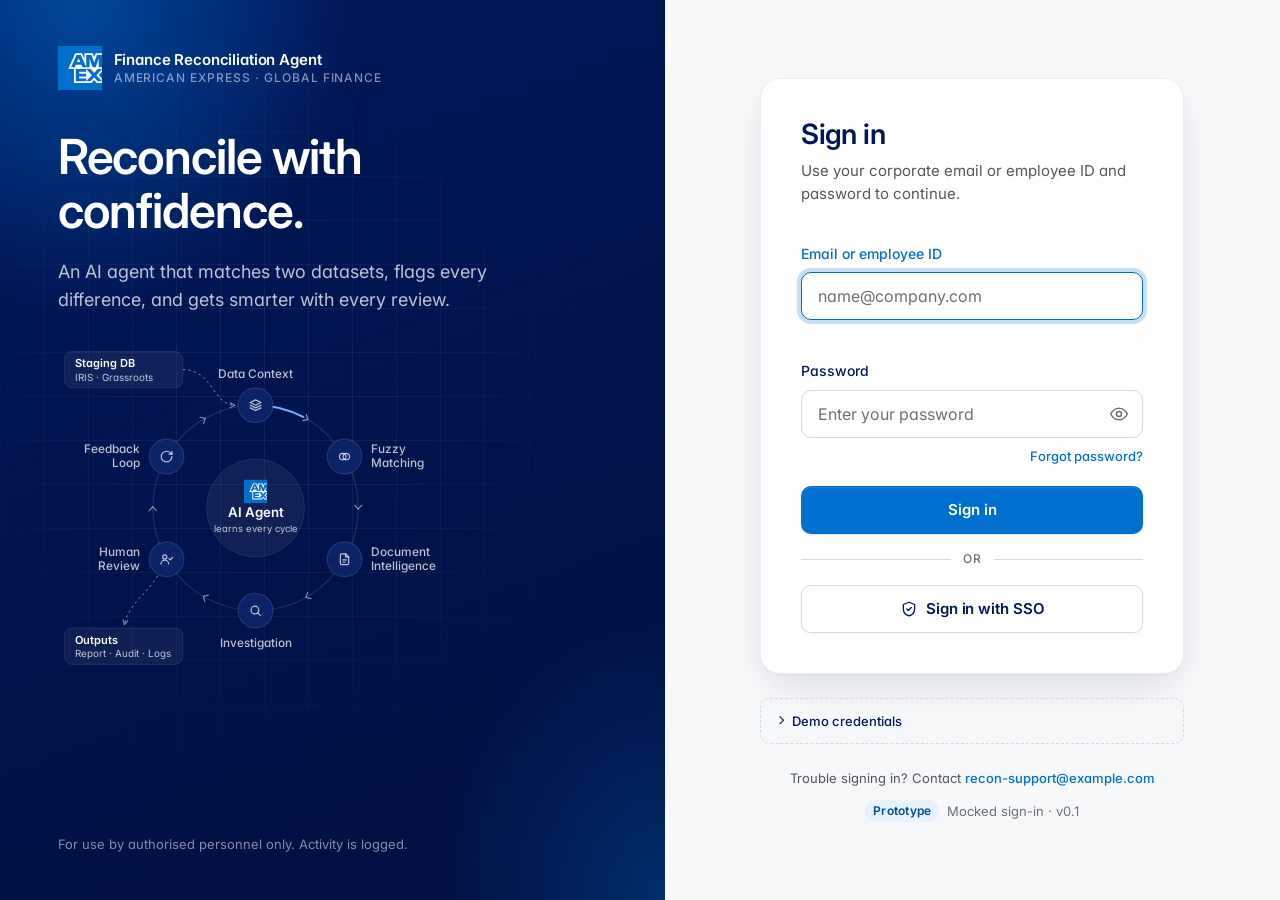
==== commit 2c1dc411: "Use the updated American Express assets everywhere Replace the old asset set with the three supplied" ====
--- a/Agentic-Fin-Rec/ui/index.html
+++ b/Agentic-Fin-Rec/ui/index.html
@@ -7,7 +7,7 @@
   <meta name="description" content="Sign in to the Finance Reconciliation Agent.">
   <title>Sign in · Finance Reconciliation Agent</title>
 
-  <link rel="icon" type="image/svg+xml" href="assets/American_Express/American_Express_Symbol_6.svg">
+  <link rel="icon" type="image/svg+xml" href="assets/American_Express/Registered Trademark Left.svg">
 
   <!-- Inter, with Helvetica fallback if offline -->
   <link rel="preconnect" href="https://fonts.googleapis.com">
@@ -25,7 +25,7 @@
        ================================================================ -->
   <aside class="brand" aria-label="About Finance Reconciliation Agent">
     <a class="brand__logo" href="index.html" aria-label="American Express Finance Reconciliation Agent, home">
-      <img class="brand__mark" src="assets/American_Express/American_Express_Logo_Alternative_4.png" alt="" width="44" height="44">
+      <img class="brand__mark" src="assets/American_Express/Registered Trademark Left.svg" alt="" width="44" height="44">
       <span class="brand__name">
         Finance Reconciliation Agent
         <span class="brand__eyebrow">American Express · Global Finance</span>
@@ -90,7 +90,7 @@
           <!-- Hub -->
           <g class="cycle__hub">
             <circle cx="250" cy="210" r="62"/>
-            <image href="assets/American_Express/American_Express_Symbol_6.svg" x="235" y="174" width="30" height="30"/>
+            <image href="assets/American_Express/Registered Trademark Left.svg" x="235" y="174" width="30" height="30"/>
             <text x="250" y="222" class="cycle__hub-title">AI Agent</text>
             <text x="250" y="240" class="cycle__hub-sub">learns every cycle</text>
           </g>
